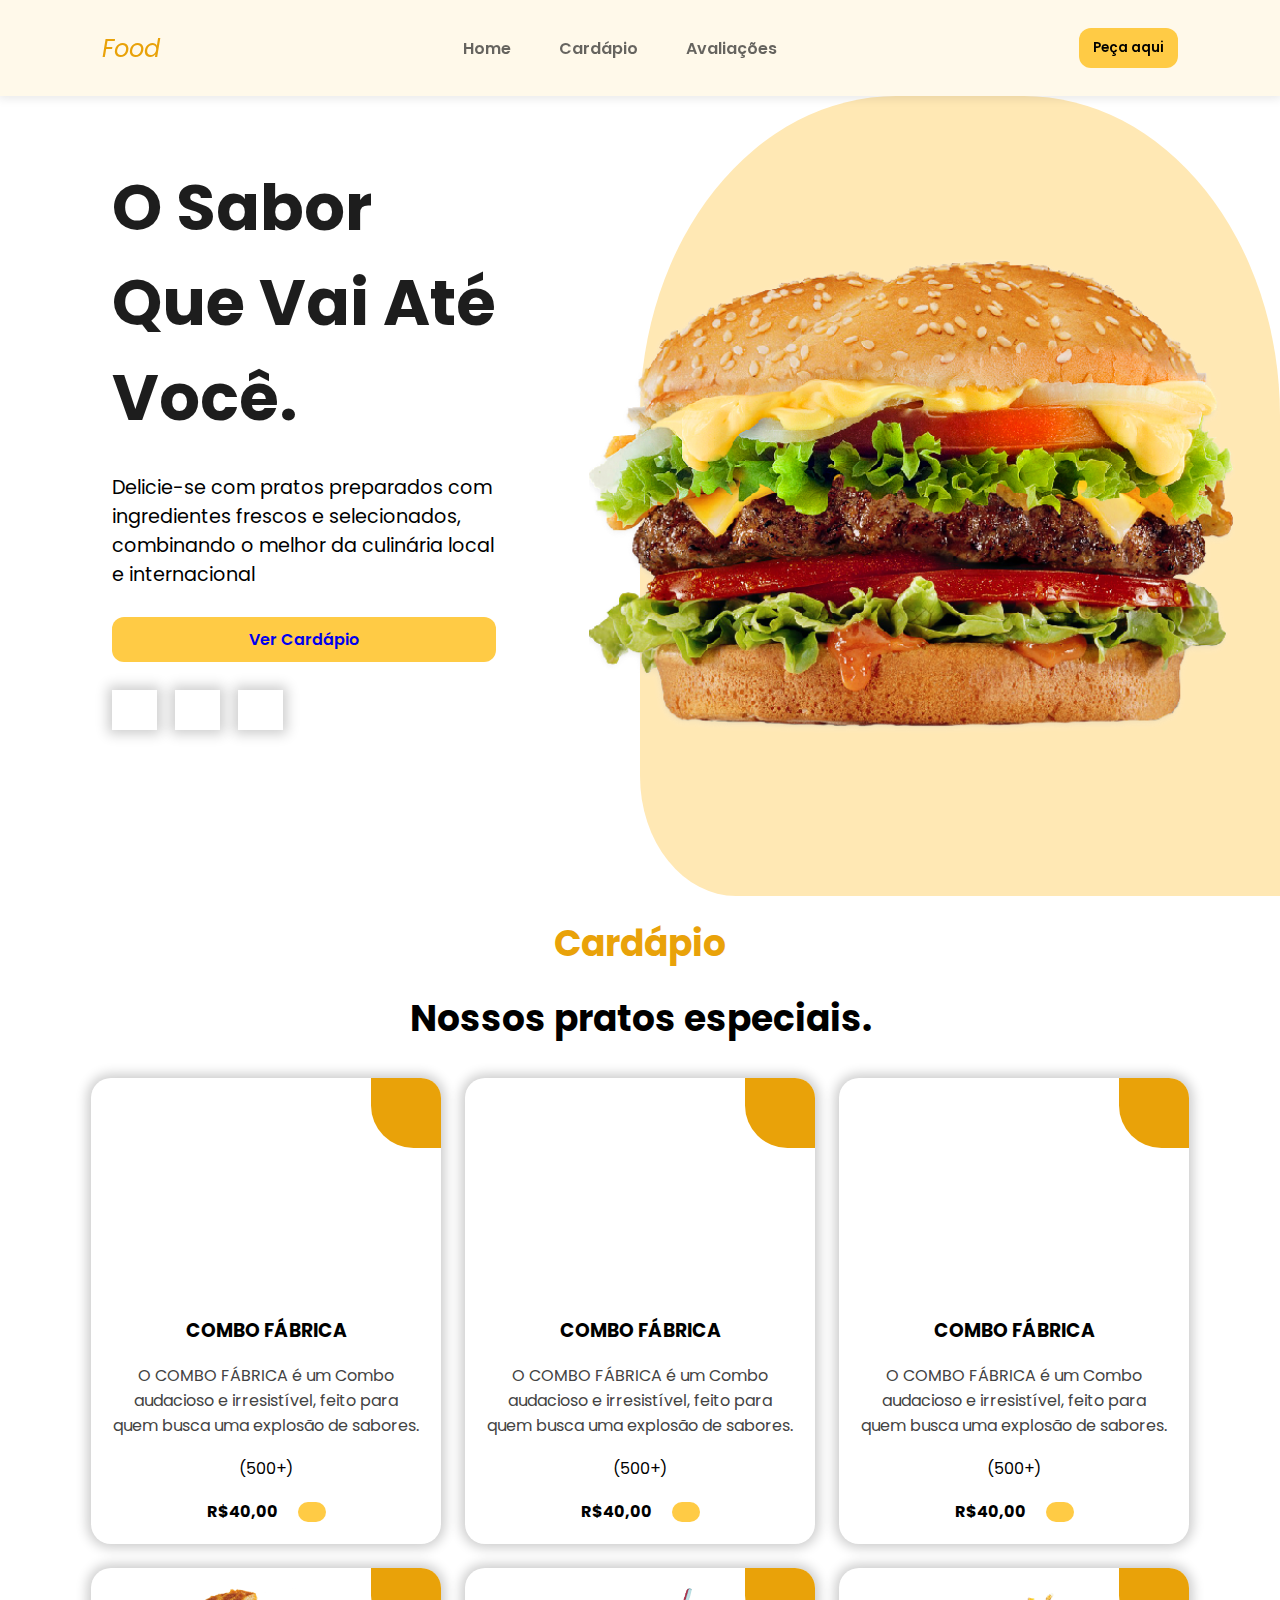
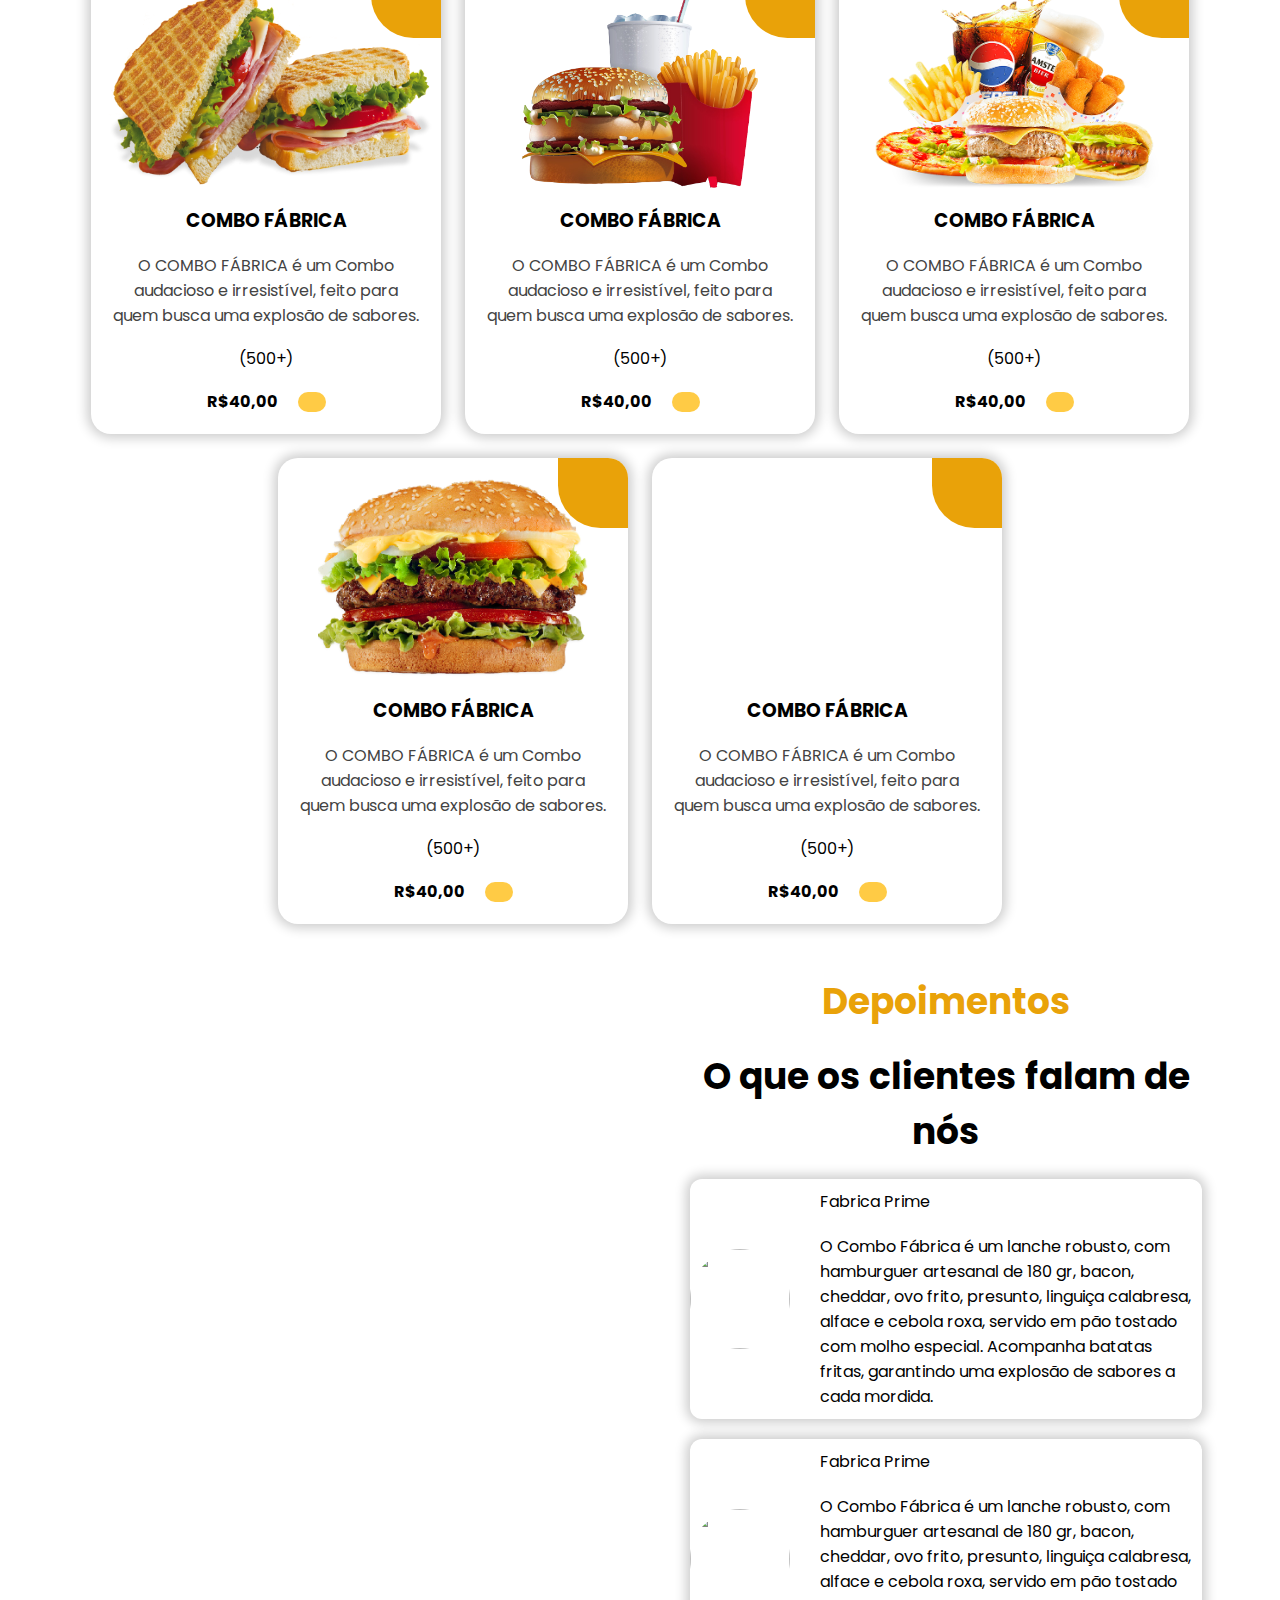
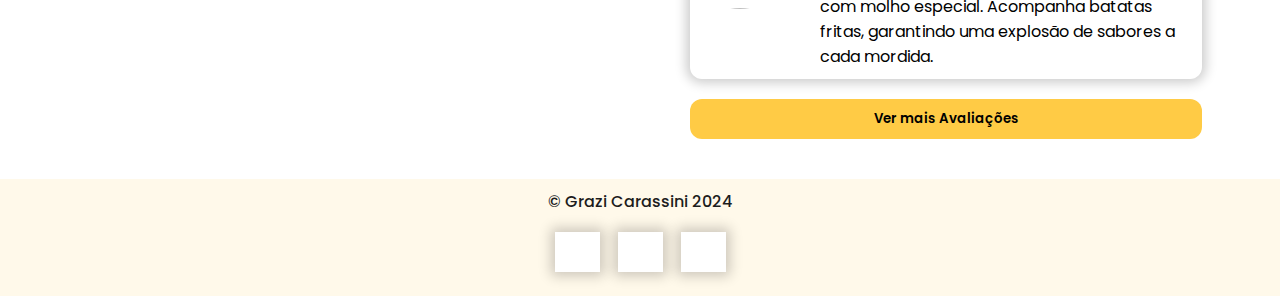
==== LandingPage/home.html @ bd363bdd "atualização" ====
<!DOCTYPE html>
<html lang="pt-br">
<head>
    <meta charset="UTF-8">
    <meta name="viewport" content="width=device-width, initial-scale=1.0">

    <link rel="stylesheet" href="https://cdnjs.cloudflare.com/ajax/libs/font-awesome/6.6.0/css/all.min.css" integrity="sha512-Kc323vGBEqzTmouAECnVceyQqyqdsSiqLQISBL29aUW4U/M7pSPA/gEUZQqv1cwx4OnYxTxve5UMg5GT6L4JJg==" crossorigin="anonymous" referrerpolicy="no-referrer" />

    <title>Landing Page Fábrica de Software</title>

    <link rel="stylesheet" href="../LandingPage/styles/CSS/style.css">
    <script src="https://cdnjs.cloudflare.com/ajax/libs/jquery/3.7.1/jquery.min.js" integrity="sha512-v2CJ7UaYy4JwqLDIrZUI/4hqeoQieOmAZNXBeQyjo21dadnwR+8ZaIJVT8EE2iyI61OV8e6M8PP2/4hpQINQ/g==" crossorigin="anonymous" referrerpolicy="no-referrer"></script>
   
</head>

<body>
    <header>
        <nav class="navbar">

            <i class="fa-solid fa-burger" id="nav_logo"> Food</i>

            <ul class="nav-list">
                <li class="nav-item active"><a href="#home">Home</a></li>
                <li class="nav-item active"><a href="#cardapio">Cardápio</a></li>
                <li class="nav-item active"><a href="#depoimentos">Avaliações</a></li>
            </ul>

            <button class="btn-default">Peça aqui</button>
        </nav>
        
        <button class="mobile-btn">
            <i class="fa-solid fa-bars"></i>
        </button>
        
        <div class="mobile-menu">
            <ul class="mobile-nav-list">
                <li class="li nav-item"><a href="#home">Home</a></li>
                <li class="li nav-item"><a href="#cardapio">Cardápio</a></li>
                <li class="li nav-item"><a href="#depoimentos">Avaliações</a></li>
            </ul>
            <button class="btn-default">Peça aqui</button>
        </div>

    </header>

    <main class="content">

        <section class="home" id="home">
            <div class="shape"></div>
            <div class="cta">
                <h1 class="title">O sabor que vai até <span>você.</span></h1>
                <p class="descricao">Delicie-se com pratos preparados com ingredientes frescos e selecionados, combinando o melhor da culinária local e internacional</p>
                <div class="cta-buttons">
                    <a href="#" class="btn-default">Ver Cardápio</a>
                </div>

                <div class="social-midia-buttons">
                    <a href=""><i class="fa-brands fa-whatsapp"></i></a>
                
                    <a href=""><i class="fa-brands fa-instagram"></i></a>

                    <a href=""><i class="fa-brands fa-linkedin"></i></a>
                </div>

            </div>
            <div class="banner">
                <img src="Imagens/pngwing.com (1).png" alt="">
            </div>
        </section>

        <section class="cardapio" id="cardapio">
            <h2 class="section-title">Cardápio</h2>
            <h3 class="section-subtitle">Nossos pratos especiais.</h3>
            <div class="area-cards">
                <div class="card">
                    <div class="card-heart">
                        <i class="fa-solid fa-heart"></i>
                    </div>
                    <img src="Imagens/imagem (4).png" alt="" class="card-image">
                    <h3 class="card-title">
                        COMBO FÁBRICA
                    </h3>
                    <span class="card-descricao">
                        O COMBO FÁBRICA é um Combo audacioso e irresistível, feito para quem busca uma explosão de sabores.
                    </span>
                    <div class="card-rate">
                        <i class="fa-solid fa-star"></i>
                        <i class="fa-solid fa-star"></i>
                        <i class="fa-solid fa-star"></i>
                        <i class="fa-solid fa-star"></i>
                        <i class="fa-solid fa-star"></i>
                        <span>(500+)</span>
                    </div>
                    <div class="card-price">
                        <h4>R$40,00</h4>
                        <button class="btn-default">
                            <i class="fa-solid fa-basket-shopping"></i>
                        </button>
                    </div>
                </div>
                <div class="card">
                    <div class="card-heart">
                        <i class="fa-solid fa-heart"></i>
                    </div>
                    <img src="Imagens/imagem (4).png" alt="" class="card-image">
                    <h3 class="card-title">
                        COMBO FÁBRICA
                    </h3>
                    <span class="card-descricao">
                        O COMBO FÁBRICA é um Combo audacioso e irresistível, feito para quem busca uma explosão de sabores.
                    </span>
                    <div class="card-rate">
                        <i class="fa-solid fa-star"></i>
                        <i class="fa-solid fa-star"></i>
                        <i class="fa-solid fa-star"></i>
                        <i class="fa-solid fa-star"></i>
                        <i class="fa-solid fa-star"></i>
                        <span>(500+)</span>
                    </div>
                    <div class="card-price">
                        <h4>R$40,00</h4>
                        <button class="btn-default">
                            <i class="fa-solid fa-basket-shopping"></i>
                        </button>
                    </div>
                </div>
                <div class="card">
                    <div class="card-heart">
                        <i class="fa-solid fa-heart"></i>
                    </div>
                    <img src="Imagens/imagem (4).png" alt="" class="card-image">
                    <h3 class="card-title">
                        COMBO FÁBRICA
                    </h3>
                    <span class="card-descricao">
                        O COMBO FÁBRICA é um Combo audacioso e irresistível, feito para quem busca uma explosão de sabores.
                    </span>
                    <div class="card-rate">
                        <i class="fa-solid fa-star"></i>
                        <i class="fa-solid fa-star"></i>
                        <i class="fa-solid fa-star"></i>
                        <i class="fa-solid fa-star"></i>
                        <i class="fa-solid fa-star"></i>
                        <span>(500+)</span>
                    </div>
                    <div class="card-price">
                        <h4>R$40,00</h4>
                        <button class="btn-default">
                            <i class="fa-solid fa-basket-shopping"></i>
                        </button>
                    </div>
                </div>
                <div class="card">
                    <div class="card-heart">
                        <i class="fa-solid fa-heart"></i>
                    </div>
                    <img src="Imagens/imagem (1).png" alt="" class="card-image">
                    <h3 class="card-title">
                        COMBO FÁBRICA
                    </h3>
                    <span class="card-descricao">
                        O COMBO FÁBRICA é um Combo audacioso e irresistível, feito para quem busca uma explosão de sabores.
                    </span>
                    <div class="card-rate">
                        <i class="fa-solid fa-star"></i>
                        <i class="fa-solid fa-star"></i>
                        <i class="fa-solid fa-star"></i>
                        <i class="fa-solid fa-star"></i>
                        <i class="fa-solid fa-star"></i>
                        <span>(500+)</span>
                    </div>
                    <div class="card-price">
                        <h4>R$40,00</h4>
                        <button class="btn-default">
                            <i class="fa-solid fa-basket-shopping"></i>
                        </button>
                    </div>
                </div>
                <div class="card">
                    <div class="card-heart">
                        <i class="fa-solid fa-heart"></i>
                    </div>
                    <img src="Imagens/imagem (2).png" alt="" class="card-image">
                    <h3 class="card-title">
                        COMBO FÁBRICA
                    </h3>
                    <span class="card-descricao">
                        O COMBO FÁBRICA é um Combo audacioso e irresistível, feito para quem busca uma explosão de sabores.
                    </span>
                    <div class="card-rate">
                        <i class="fa-solid fa-star"></i>
                        <i class="fa-solid fa-star"></i>
                        <i class="fa-solid fa-star"></i>
                        <i class="fa-solid fa-star"></i>
                        <i class="fa-solid fa-star"></i>
                        <span>(500+)</span>
                    </div>
                    <div class="card-price">
                        <h4>R$40,00</h4>
                        <button class="btn-default">
                            <i class="fa-solid fa-basket-shopping"></i>
                        </button>
                    </div>
                </div>
                <div class="card">
                    <div class="card-heart">
                        <i class="fa-solid fa-heart"></i>
                    </div>
                    <img src="Imagens/imagem (3).png" alt="" class="card-image">
                    <h3 class="card-title">
                        COMBO FÁBRICA
                    </h3>
                    <span class="card-descricao">
                        O COMBO FÁBRICA é um Combo audacioso e irresistível, feito para quem busca uma explosão de sabores.
                    </span>
                    <div class="card-rate">
                        <i class="fa-solid fa-star"></i>
                        <i class="fa-solid fa-star"></i>
                        <i class="fa-solid fa-star"></i>
                        <i class="fa-solid fa-star"></i>
                        <i class="fa-solid fa-star"></i>
                        <span>(500+)</span>
                    </div>
                    <div class="card-price">
                        <h4>R$40,00</h4>
                        <button class="btn-default">
                            <i class="fa-solid fa-basket-shopping"></i>
                        </button>
                    </div>
                </div>
                <div class="card">
                    <div class="card-heart">
                        <i class="fa-solid fa-heart"></i>
                    </div>
                    <img src="Imagens/pngwing.com (1).png" alt="" class="card-image">
                    <h3 class="card-title">
                        COMBO FÁBRICA
                    </h3>
                    <span class="card-descricao">
                        O COMBO FÁBRICA é um Combo audacioso e irresistível, feito para quem busca uma explosão de sabores.
                    </span>
                    <div class="card-rate">
                        <i class="fa-solid fa-star"></i>
                        <i class="fa-solid fa-star"></i>
                        <i class="fa-solid fa-star"></i>
                        <i class="fa-solid fa-star"></i>
                        <i class="fa-solid fa-star"></i>
                        <span>(500+)</span>
                    </div>
                    <div class="card-price">
                        <h4>R$40,00</h4>
                        <button class="btn-default">
                            <i class="fa-solid fa-basket-shopping"></i>
                        </button>
                    </div>
                </div>
                <div class="card">
                    <div class="card-heart">
                        <i class="fa-solid fa-heart"></i>
                    </div>
                    <img src="Imagens/imagem (4).png" alt="" class="card-image">
                    <h3 class="card-title">
                        COMBO FÁBRICA
                    </h3>
                    <span class="card-descricao">
                        O COMBO FÁBRICA é um Combo audacioso e irresistível, feito para quem busca uma explosão de sabores.
                    </span>
                    <div class="card-rate">
                        <i class="fa-solid fa-star"></i>
                        <i class="fa-solid fa-star"></i>
                        <i class="fa-solid fa-star"></i>
                        <i class="fa-solid fa-star"></i>
                        <i class="fa-solid fa-star"></i>
                        <span>(500+)</span>
                    </div>
                    <div class="card-price">
                        <h4>R$40,00</h4>
                        <button class="btn-default">
                            <i class="fa-solid fa-basket-shopping"></i>
                        </button>
                    </div>
                </div>
 
            </div>
        </section>

        <section class="depoimentos" id="depoimentos">
            <img src="..//Styles/Imagens/pngwing.com (6).png" alt="" class="depoimentos-chef">
           
            <div class="area-feedbacks">
                <div class="depoimentos-content">
                    <h2 class="section-title">Depoimentos</h2>
                    <h3 class="section-subtitle">O que os clientes falam de nós</h3>
                </div>
                <div class="feedback">
                    <img src="..//Styles/Imagens/pngwing.com (9).png" alt="" class="feedback-avatar">
                    <div class="feedback-content">
                        <p>Fabrica Prime
                            <span>
                                <i class="fa-solid fa-star"></i>
                                <i class="fa-solid fa-star"></i>
                                <i class="fa-solid fa-star"></i>
                                <i class="fa-solid fa-star"></i>
                                <i class="fa-solid fa-star"></i>
                            </span>
                        </p>
    
                        <p>
                            O Combo Fábrica é um lanche robusto, com hamburguer artesanal de 180 gr, bacon, cheddar, ovo frito, presunto, linguiça calabresa, alface e cebola roxa, servido em pão tostado com molho especial. Acompanha batatas fritas, garantindo uma explosão de sabores a cada mordida.
                        </p>
                        
                    </div>
    
                </div>
                <div class="feedback">
                    <img src="..//Styles/Imagens/pngwing.com (10).png" alt="" class="feedback-avatar">
                    <div class="feedback-content">
                        <p>Fabrica Prime
                            <span>
                                <i class="fa-solid fa-star"></i>
                                <i class="fa-solid fa-star"></i>
                                <i class="fa-solid fa-star"></i>
                                <i class="fa-solid fa-star"></i>
                                <i class="fa-solid fa-star"></i>
                            </span>
                        </p>
    
                        <p>
                            O Combo Fábrica é um lanche robusto, com hamburguer artesanal de 180 gr, bacon, cheddar, ovo frito, presunto, linguiça calabresa, alface e cebola roxa, servido em pão tostado com molho especial. Acompanha batatas fritas, garantindo uma explosão de sabores a cada mordida.
                        </p>
    
                    </div>
    
                </div>
    
                <button class="btn-default">Ver mais Avaliações</button>
            </div>
        </section>

    </main>



    <footer>
        <div class="footer-itens">
            <span class="copyright">
                &copy Grazi Carassini 2024
            </span>
            <div class="social-midia-buttons">
                <a href=""><i class="fa-brands fa-whatsapp"></i></a>
            
                <a href=""><i class="fa-brands fa-instagram"></i></a>

                <a href=""><i class="fa-brands fa-linkedin"></i></a>
            </div>

            

            
        </div>
    </footer>

    <script src="js/script.js" defer></script>



    

    
</body>

</html>
---- LandingPage/styles/CSS/style.css ----
@import url('https://fonts.googleapis.com/css2?family=Poppins:ital,wght@0,100;0,200;0,300;0,400;0,500;0,600;0,700;0,800;0,900;1,100;1,200;1,300;1,400;1,500;1,600;1,700;1,800;1,900&display=swap" rel="stylesheet');
@import url('footer.css');
@import url('header.css');
@import url('home.css');
@import url('menu.css');
@import url('feedback.css');

:root{
    --color-primary-1:#fff9ea;
    --color-primary-2:#ffe8b4;
    --color-primary-3:#f8d477;
    --color-primary-4:#ffe100;
    --color-primary-5:#ffcb45;
    --color-primary-6:#e9a209;

    --color-neutra-1:#fff;
    --color-neutra-2:#1d1d1d;
}

*{
    font-family: 'poppins',sans-serif;
    margin: 0;
    padding:0;
    box-sizing: border-box;
}

a{
    text-decoration: none;
}

html{
    scroll-behavior: smooth;
}

.btn-default{
    border: none;
    display: flex;
    align-items: center;
    justify-content: center;
    background-color: var(--color-primary-5);
    border-radius: 12px;
    padding: 10px 14px;
    font-weight: 600;
    cursor: pointer;
    box-shadow: 0px 0px 10px 2px rgba 0,0,0,0.1;
    transition: backgroud-color 0.3s ease;
}

.btn-default:hover{
    background-color: var(--color-primary-3);
}

.social-midia-buttons{
    display: flex;
    gap: 18px;
}

    .social-midia-buttons a{
        width: 45px;
        height: 40px;
        display: flex;
        align-items: center;
        justify-content: center;
        background-color: var(--color-neutra-1);
        font-size: 1.25rem;
        color: var(--color-neutra-2);
        box-shadow: 0px 0px 12px 4px rgba(0,0,0,0.2) ;
        transition: box-shadow .3s ease;
    }

    .social-midia-buttons a:hover{
        box-shadow: 0px 0px 12px 8px var(--color-primary-2);
    }
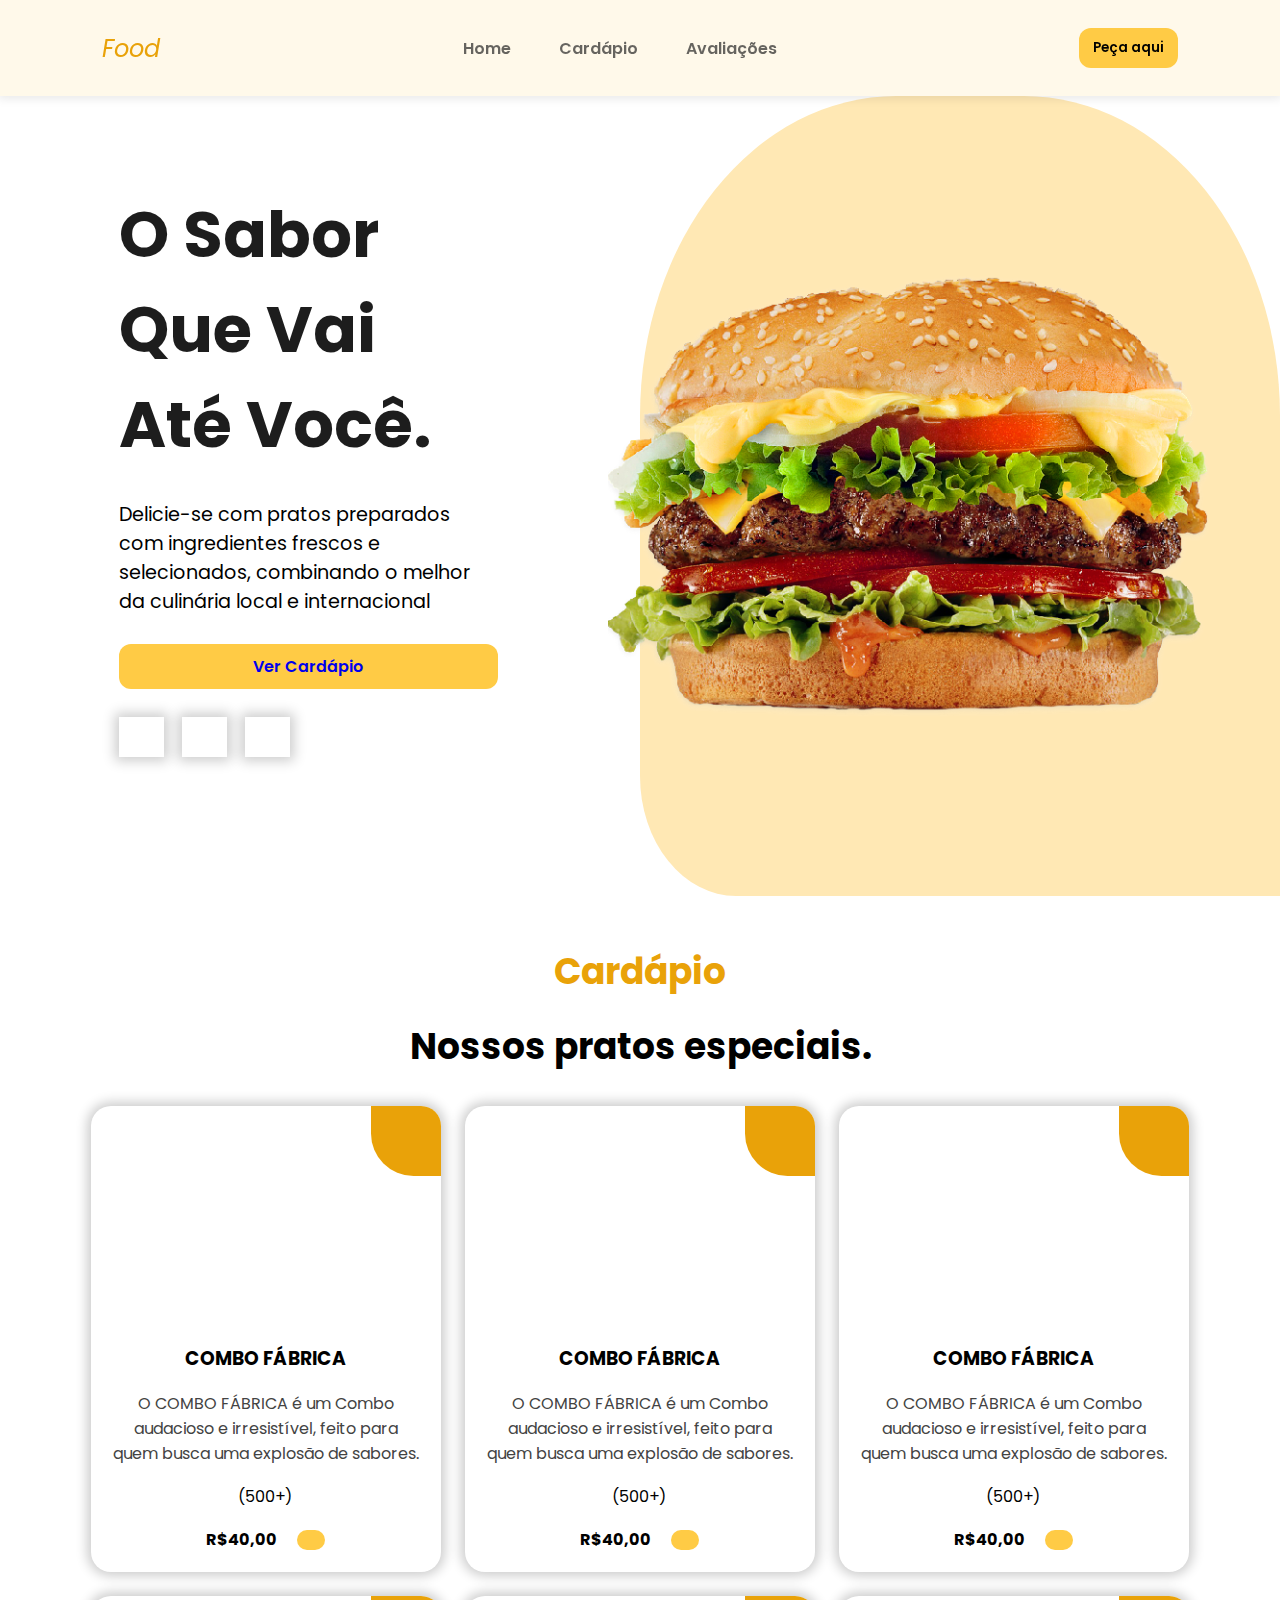
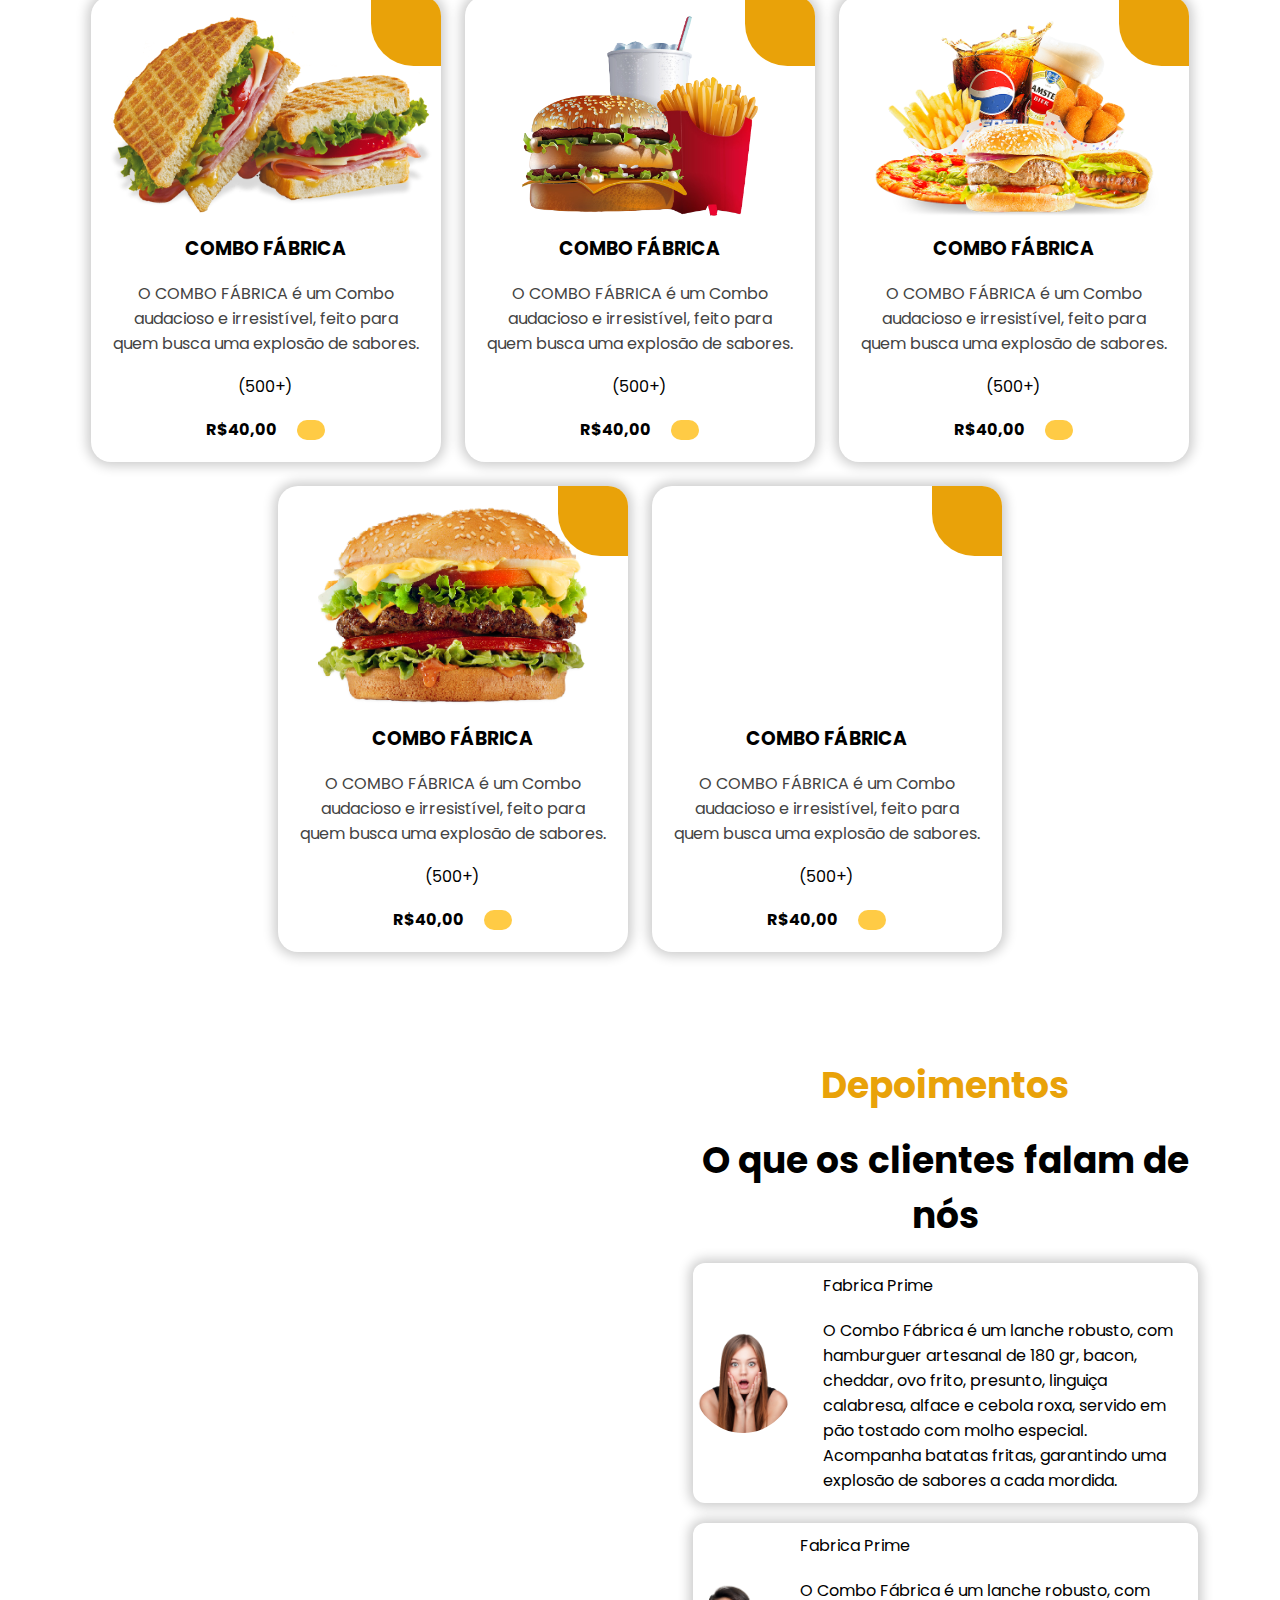
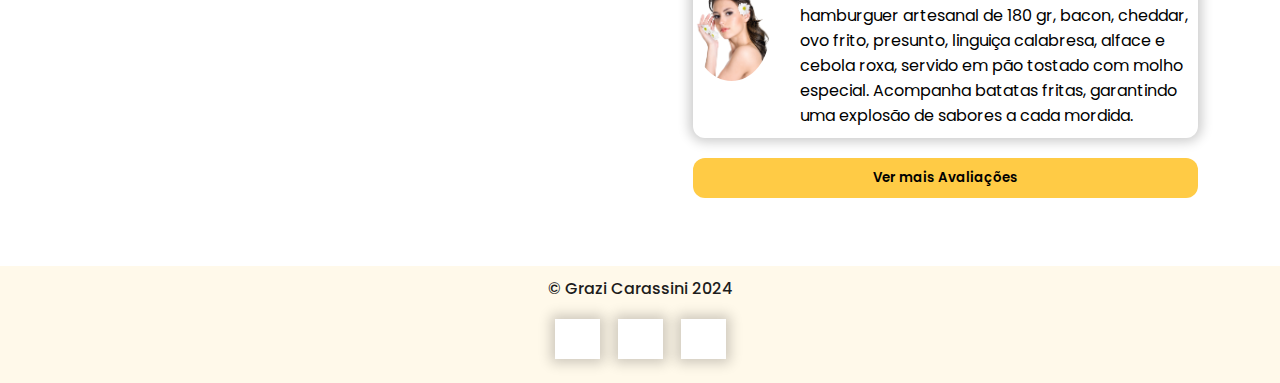
==== commit f5829119: "atualização" ====
--- a/LandingPage/home.html
+++ b/LandingPage/home.html
@@ -285,7 +285,7 @@
         </section>
 
         <section class="depoimentos" id="depoimentos">
-            <img src="..//Styles/Imagens/pngwing.com (6).png" alt="" class="depoimentos-chef">
+            <img src="..//LandingPage/Imagens/pngwing.com (6).png" alt="" class="depoimentos-chef">
            
             <div class="area-feedbacks">
                 <div class="depoimentos-content">
@@ -293,7 +293,7 @@
                     <h3 class="section-subtitle">O que os clientes falam de nós</h3>
                 </div>
                 <div class="feedback">
-                    <img src="..//Styles/Imagens/pngwing.com (9).png" alt="" class="feedback-avatar">
+                    <img src="..//LandingPage/Imagens/pngwing.com (9).png" alt="" class="feedback-avatar">
                     <div class="feedback-content">
                         <p>Fabrica Prime
                             <span>
@@ -313,7 +313,7 @@
     
                 </div>
                 <div class="feedback">
-                    <img src="..//Styles/Imagens/pngwing.com (10).png" alt="" class="feedback-avatar">
+                    <img src="..//LandingPage/Imagens/pngwing.com (10).png" alt="" class="feedback-avatar">
                     <div class="feedback-content">
                         <p>Fabrica Prime
                             <span>
--- a/LandingPage/styles/CSS/style.css
+++ b/LandingPage/styles/CSS/style.css
@@ -26,6 +26,9 @@
 
 a{
     text-decoration: none;
+}
+section{
+    padding: 28px 8px;
 }
 
 html{
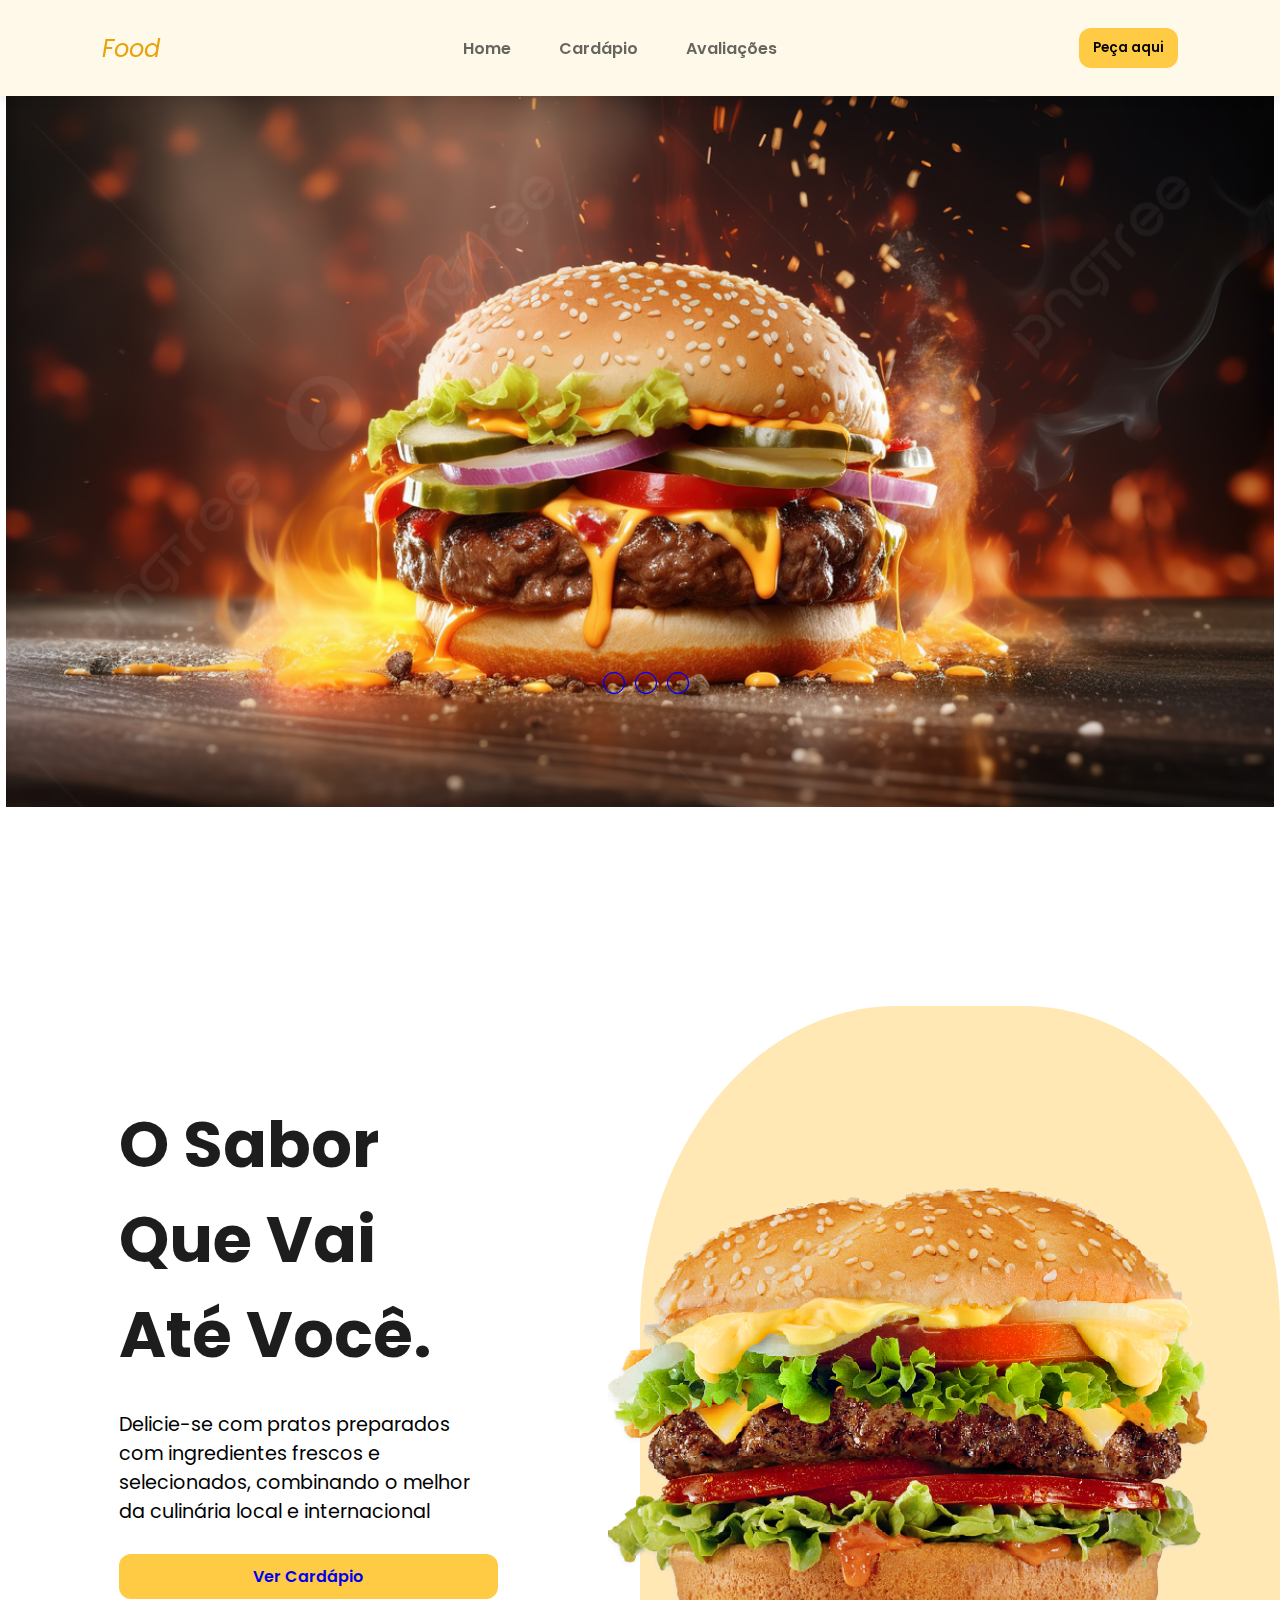
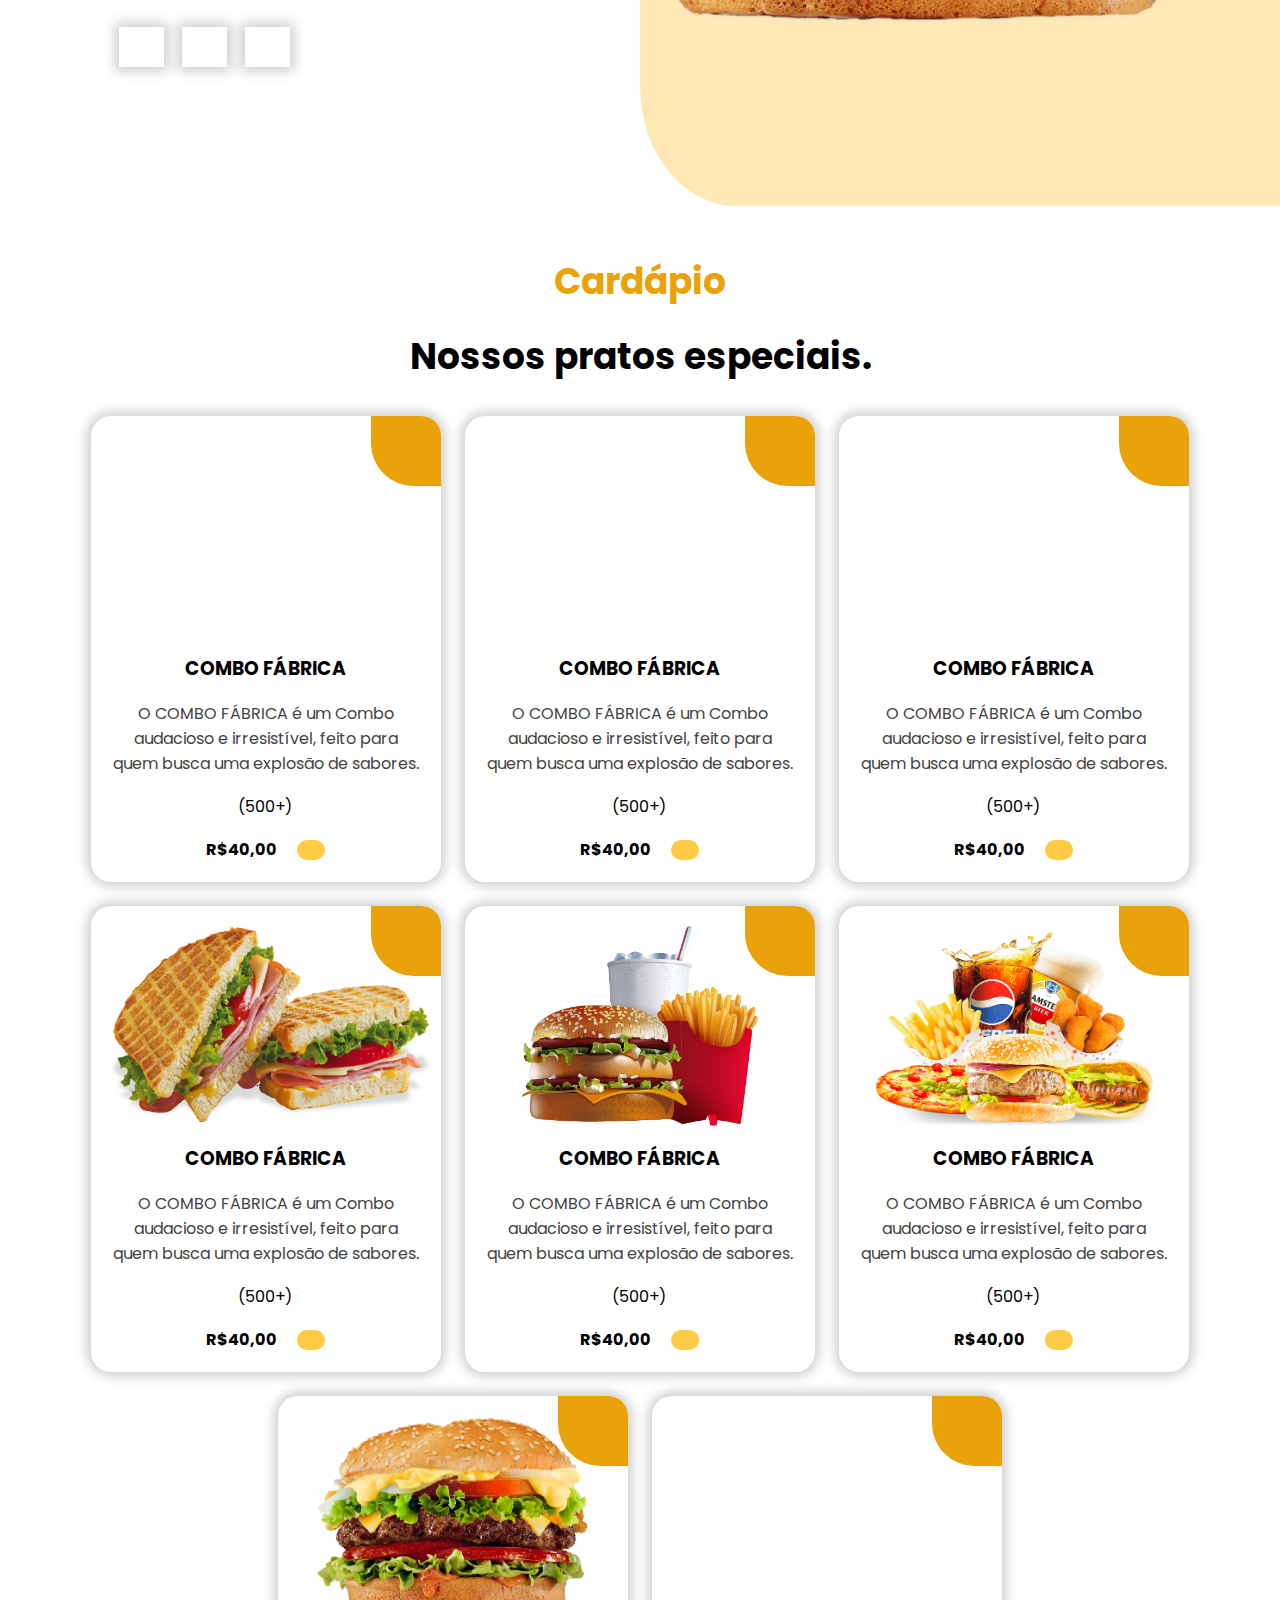
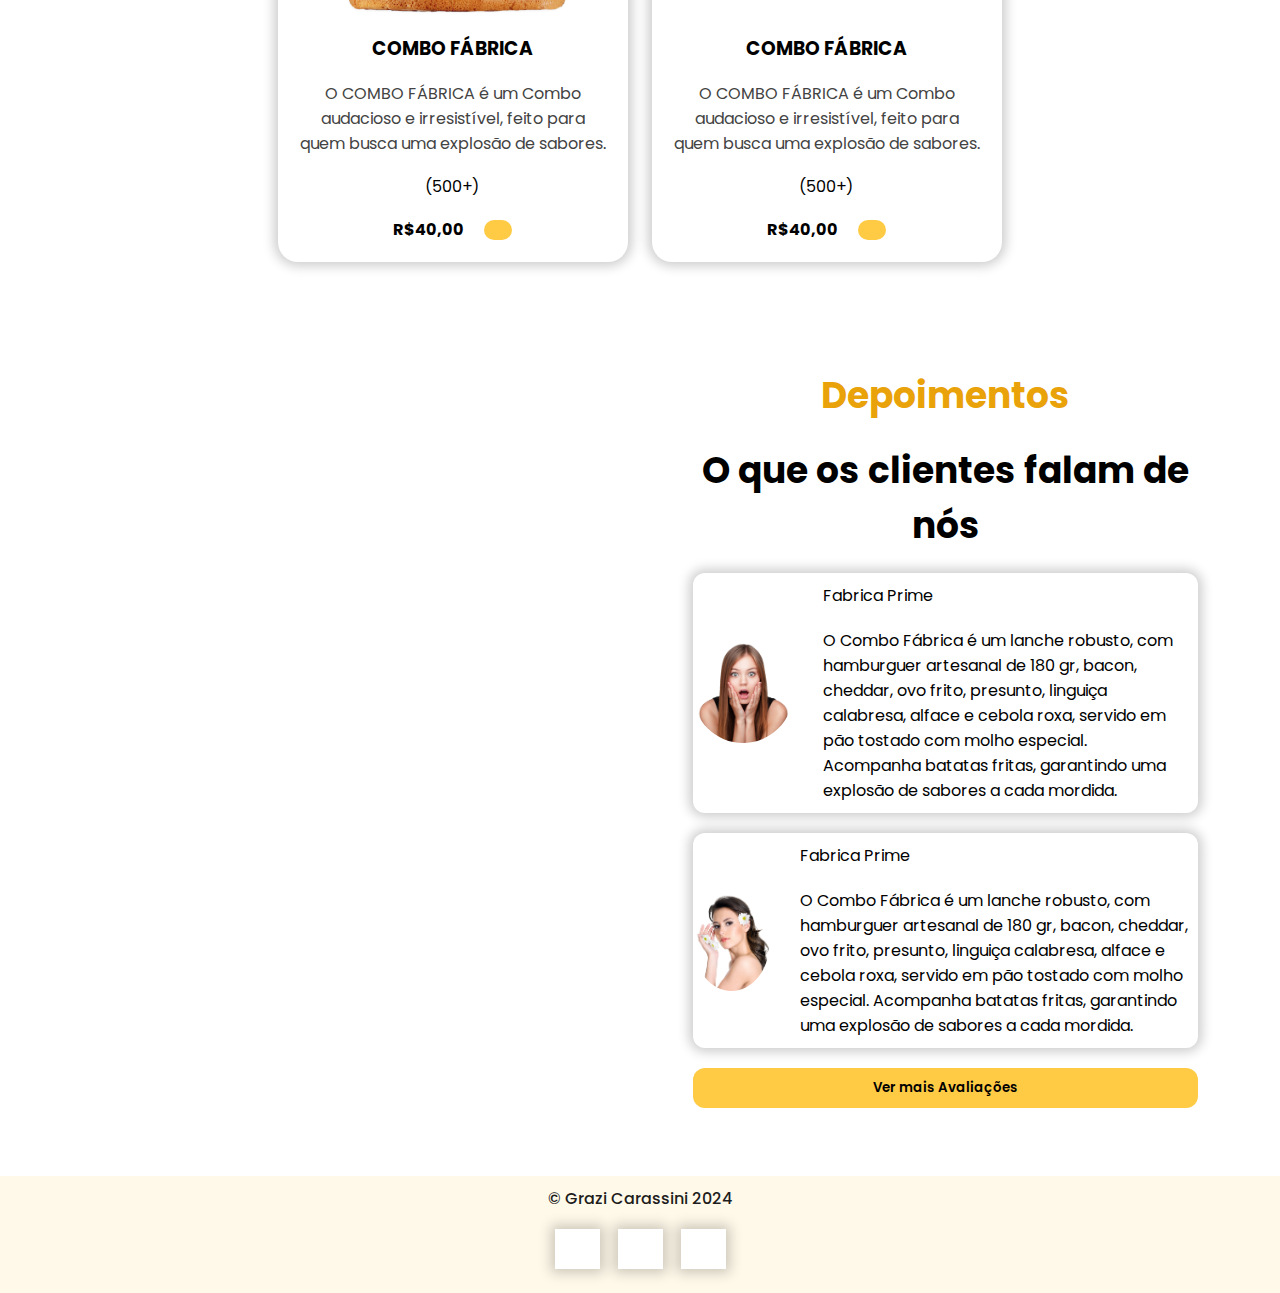
==== commit a3843988: "atualização landing page" ====
--- a/LandingPage/home.html
+++ b/LandingPage/home.html
@@ -43,6 +43,32 @@
 
     </header>
 
+    <section class="slider">
+        <div class="slider-content">
+            <input type="radio" name="btn-radio" id="radio1" class="radio1">
+            <input type="radio" name="btn-radio" id="radio2" class="radio2">
+            <input type="radio" name="btn-radio" id="radio3" class="radio3">
+            <div class="slide-box">
+                <img src="..//LandingPage/Imagens/pngtree-3d-rendered-burger-with-explosive-presentation-picture-image_6758523.jpg" alt="" class="img-desktop"></div>
+            <div class="slide-box">
+                <img src="..//LandingPage/Imagens/860.jfif" alt="" class="img-desktop"></div>
+            <div class="slide-box">
+                <img src="..//LandingPage/Imagens/pexels-rafael-pereira-143965381-24595881.jpg" alt="" class="img-desktop"></div>
+        </div>
+
+        <div class="nav-auto">
+            <div class="auto-btn1"></div>
+            <div class="auto-btn2"></div>
+            <div class="auto-btn3"></div>
+        </div>
+
+        <div class="nav-manual">
+            <label for="radio1" class="manual-btn"></label>
+            <label for="radio2" class="manual-btn"></label>
+            <label for="radio3" class="manual-btn"></label>
+        </div>
+    </section>
+
     <main class="content">
 
         <section class="home" id="home">
--- a/LandingPage/styles/CSS/style.css
+++ b/LandingPage/styles/CSS/style.css
@@ -4,6 +4,7 @@
 @import url('home.css');
 @import url('menu.css');
 @import url('feedback.css');
+@import url('carrossel.css');
 
 :root{
     --color-primary-1:#fff9ea;
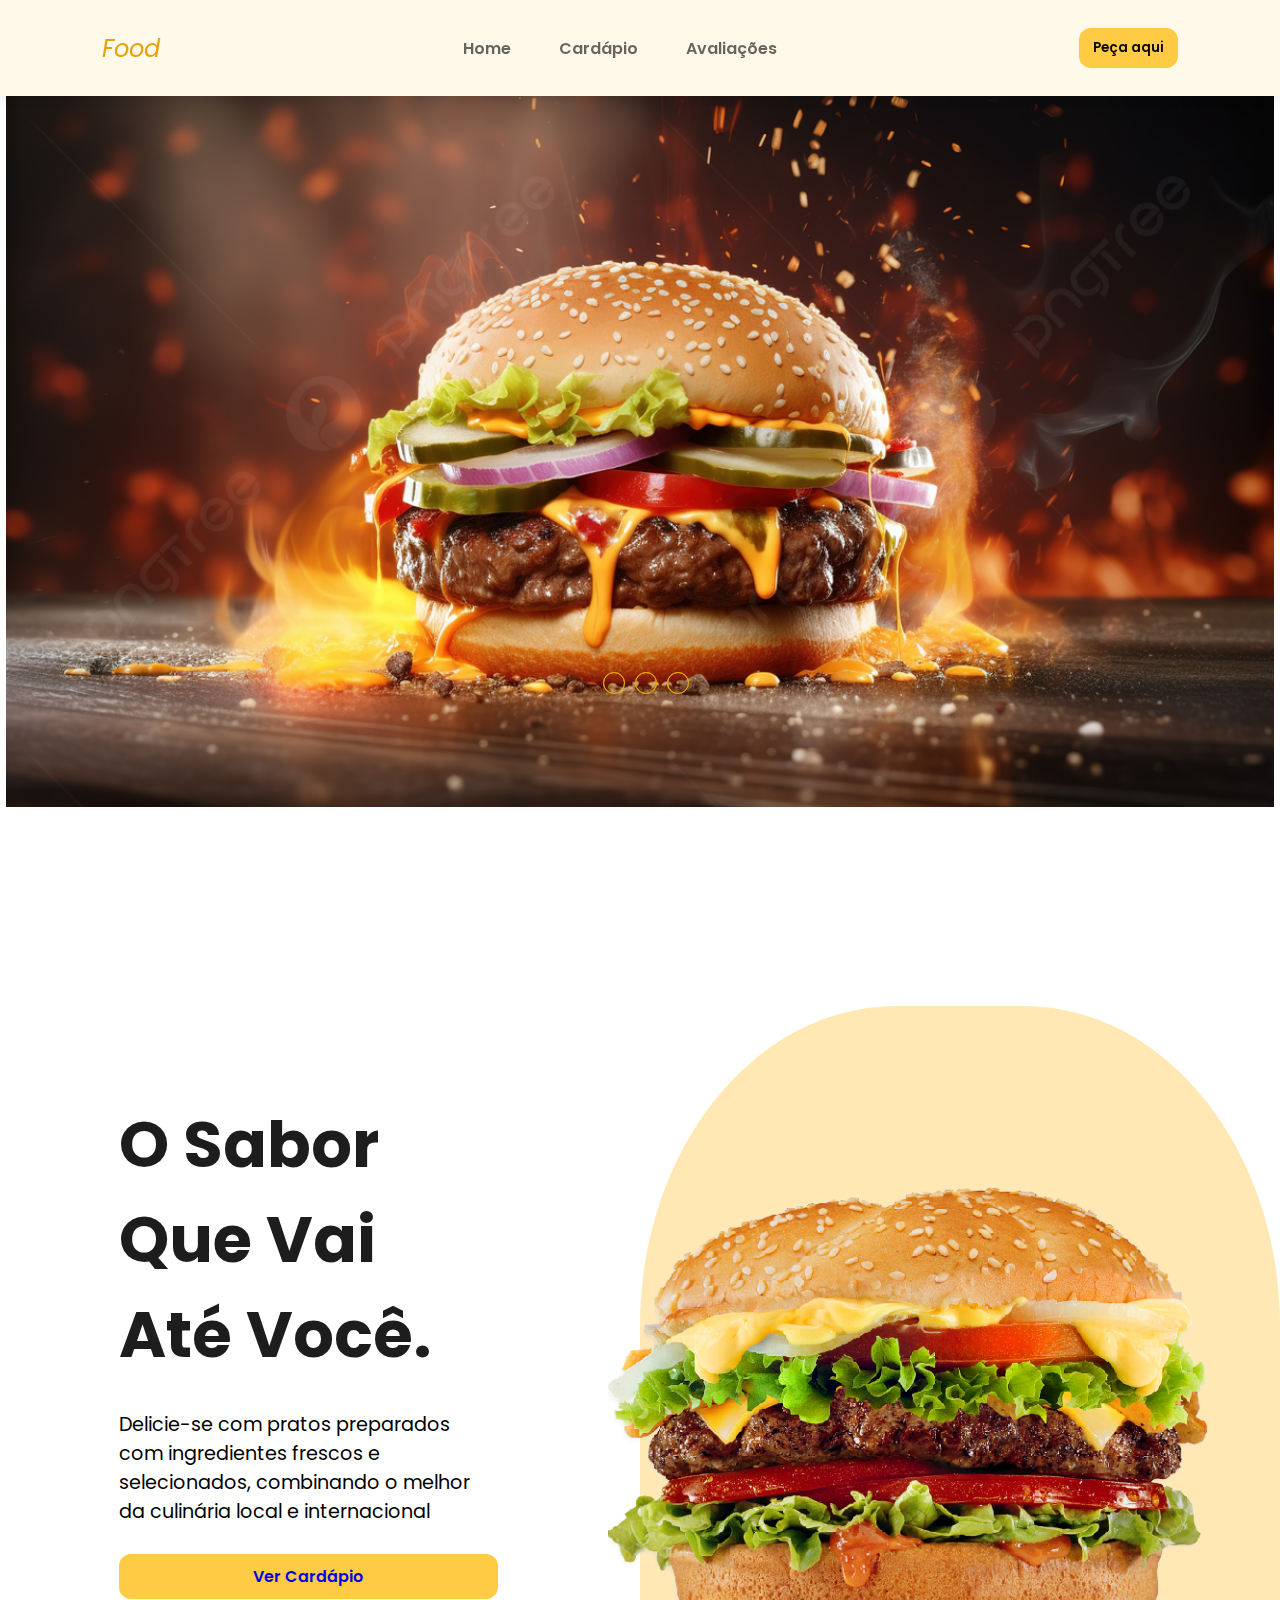
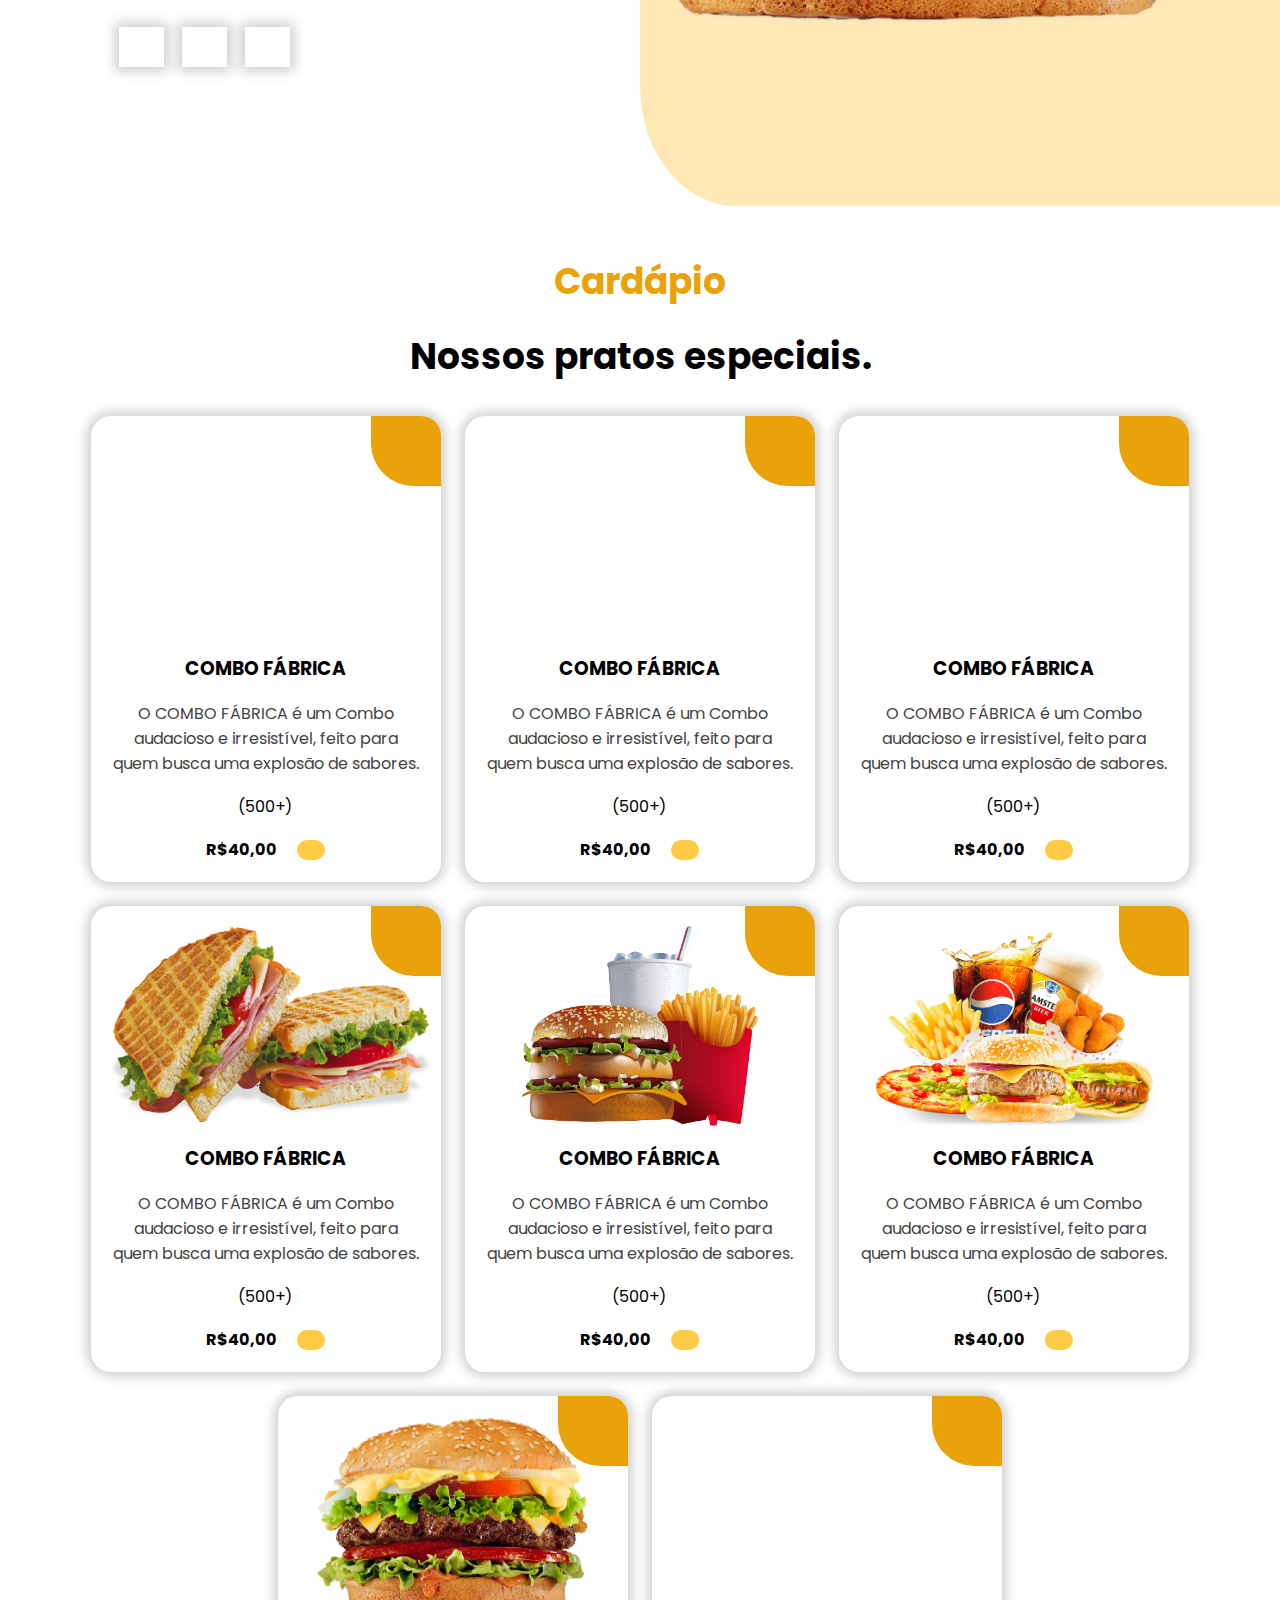
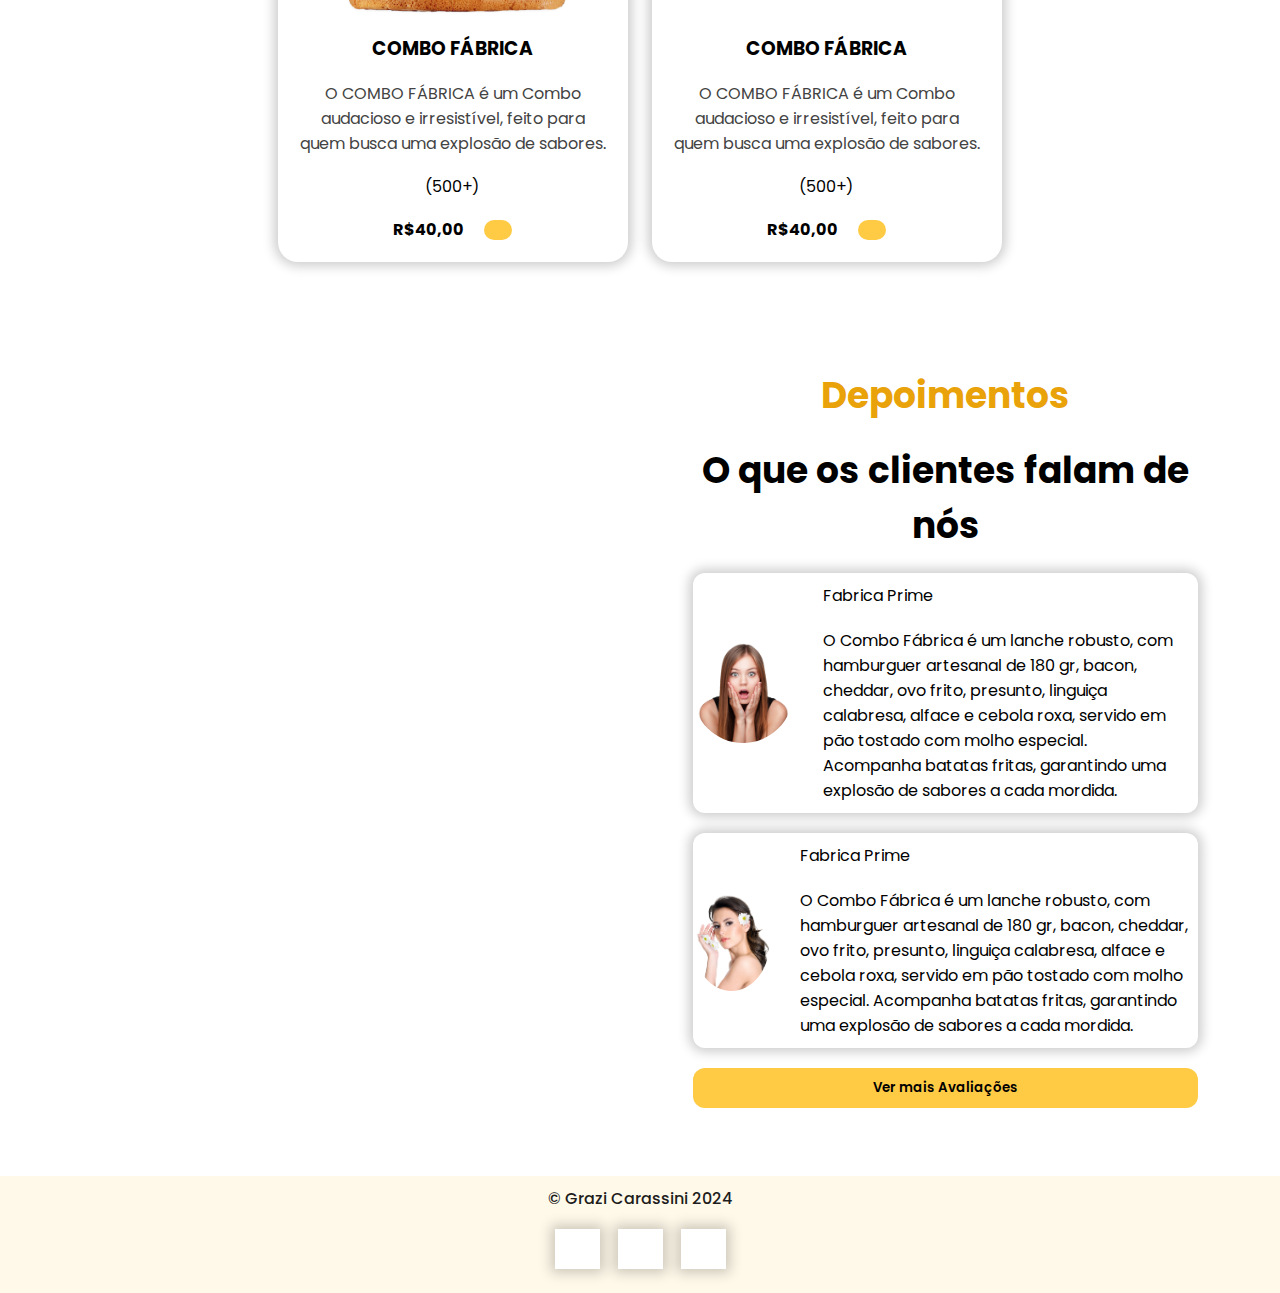
==== commit ac8fb187: "atualização" ====
--- a/LandingPage/home.html
+++ b/LandingPage/home.html
@@ -7,6 +7,7 @@
     <link rel="stylesheet" href="https://cdnjs.cloudflare.com/ajax/libs/font-awesome/6.6.0/css/all.min.css" integrity="sha512-Kc323vGBEqzTmouAECnVceyQqyqdsSiqLQISBL29aUW4U/M7pSPA/gEUZQqv1cwx4OnYxTxve5UMg5GT6L4JJg==" crossorigin="anonymous" referrerpolicy="no-referrer" />
 
     <title>Landing Page Fábrica de Software</title>
+    <script src="js/carrossel.js" defer></script>
 
     <link rel="stylesheet" href="../LandingPage/styles/CSS/style.css">
     <script src="https://cdnjs.cloudflare.com/ajax/libs/jquery/3.7.1/jquery.min.js" integrity="sha512-v2CJ7UaYy4JwqLDIrZUI/4hqeoQieOmAZNXBeQyjo21dadnwR+8ZaIJVT8EE2iyI61OV8e6M8PP2/4hpQINQ/g==" crossorigin="anonymous" referrerpolicy="no-referrer"></script>
@@ -48,7 +49,7 @@
             <input type="radio" name="btn-radio" id="radio1" class="radio1">
             <input type="radio" name="btn-radio" id="radio2" class="radio2">
             <input type="radio" name="btn-radio" id="radio3" class="radio3">
-            <div class="slide-box">
+            <div class="slide-box primeiro">
                 <img src="..//LandingPage/Imagens/pngtree-3d-rendered-burger-with-explosive-presentation-picture-image_6758523.jpg" alt="" class="img-desktop"></div>
             <div class="slide-box">
                 <img src="..//LandingPage/Imagens/860.jfif" alt="" class="img-desktop"></div>
